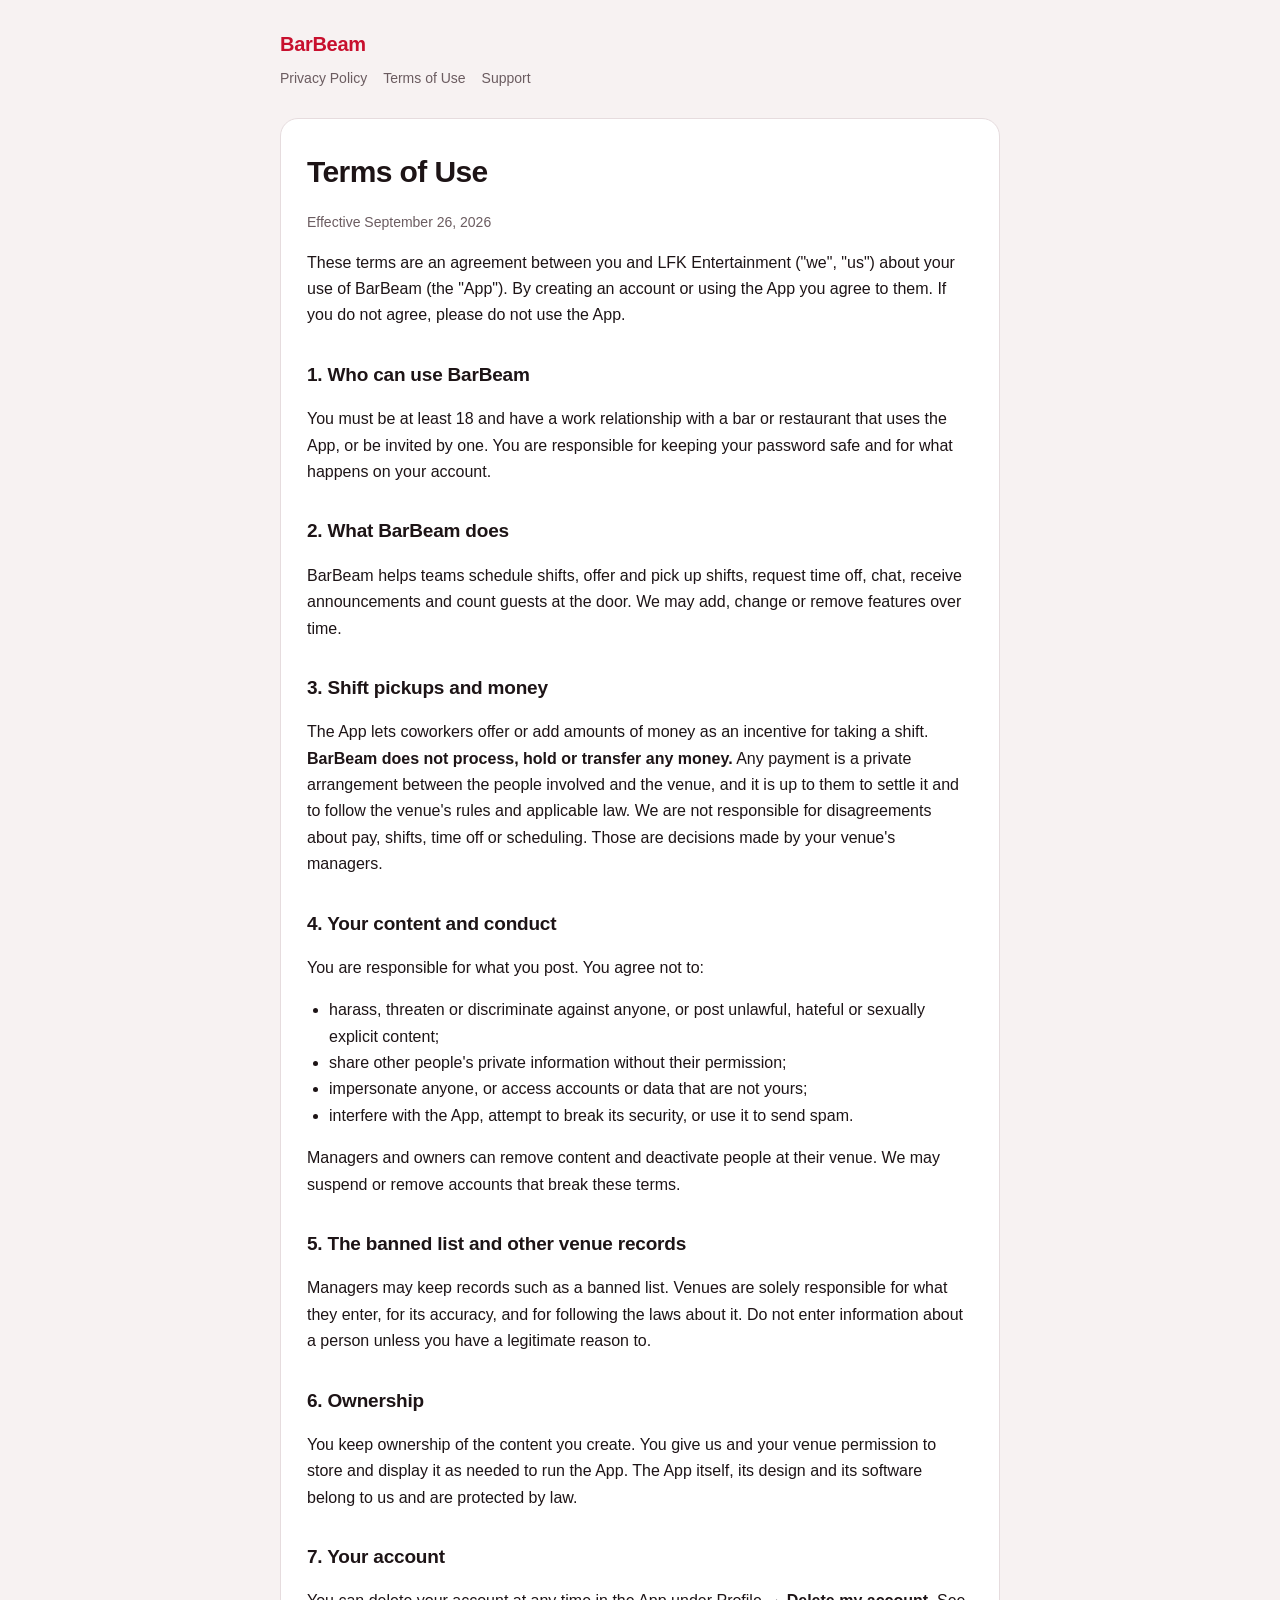
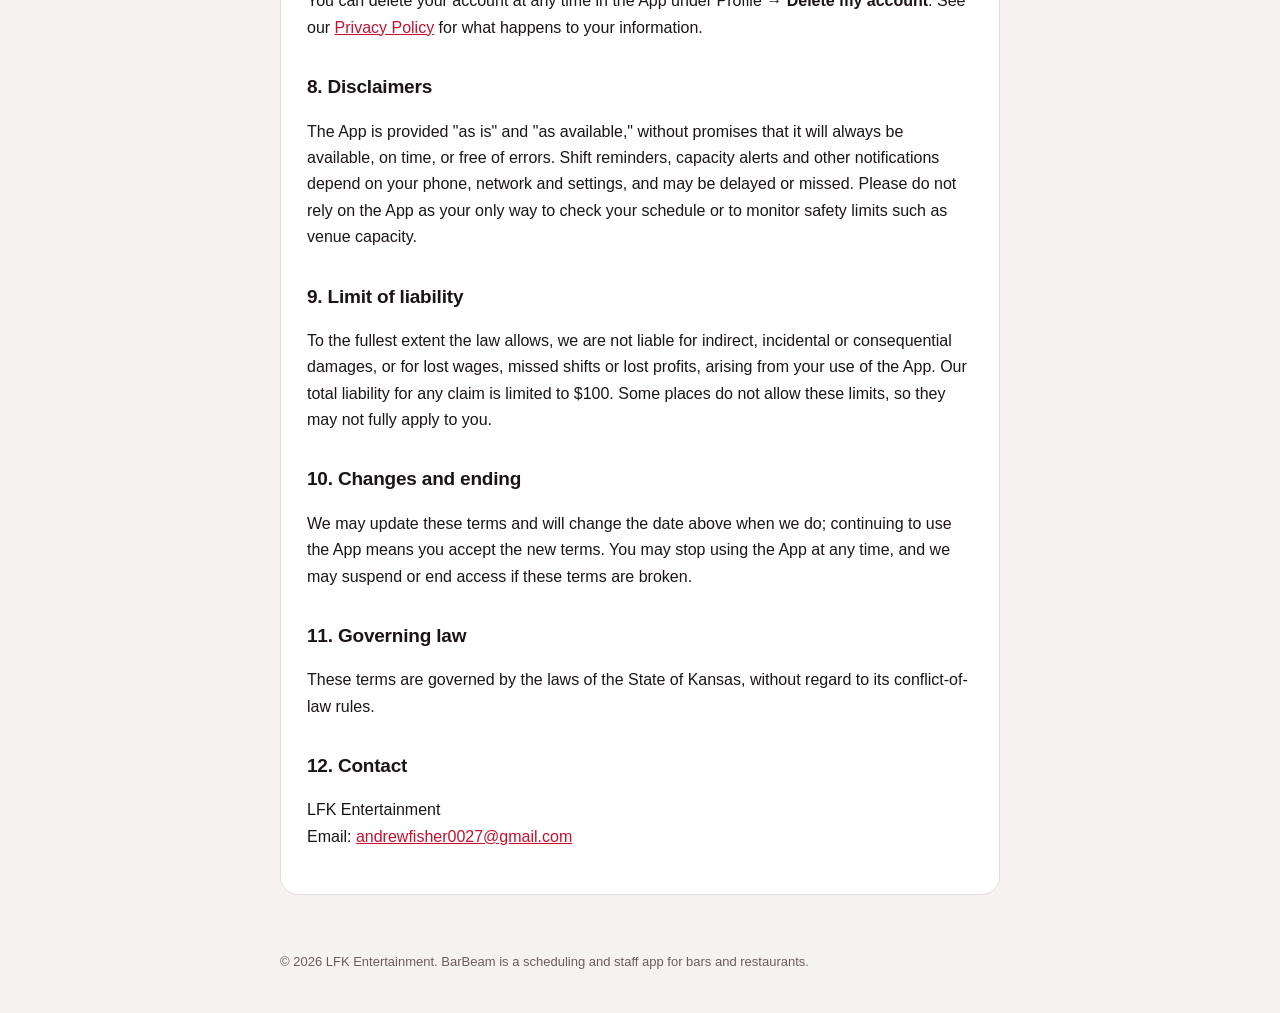
==== terms.html @ 4a8561eb "Add BarBeam privacy policy, terms of use and support pages Co-Authored-By: Claude Sonnet 5 <noreply@" ====
<!doctype html>
<html lang="en"><head><meta charset="utf-8"><meta name="viewport" content="width=device-width,initial-scale=1">
<title>Terms of Use · BarBeam</title><meta name="description" content="The rules for using BarBeam."><link rel="stylesheet" href="style.css"></head>
<body><header><a class="brand" href="index.html">BarBeam</a>
<nav><a href="privacy.html">Privacy Policy</a><a href="terms.html">Terms of Use</a><a href="support.html">Support</a></nav></header><main><article>

<h1>Terms of Use</h1>
<p class="muted">Effective September 26, 2026</p>

<p>These terms are an agreement between you and LFK Entertainment ("we", "us") about your use of BarBeam (the "App"). By creating an account or using the App you agree to them. If you do not agree, please do not use the App.</p>

<h2>1. Who can use BarBeam</h2>
<p>You must be at least 18 and have a work relationship with a bar or restaurant that uses the App, or be invited by one. You are responsible for keeping your password safe and for what happens on your account.</p>

<h2>2. What BarBeam does</h2>
<p>BarBeam helps teams schedule shifts, offer and pick up shifts, request time off, chat, receive announcements and count guests at the door. We may add, change or remove features over time.</p>

<h2>3. Shift pickups and money</h2>
<p>The App lets coworkers offer or add amounts of money as an incentive for taking a shift. <b>BarBeam does not process, hold or transfer any money.</b> Any payment is a private arrangement between the people involved and the venue, and it is up to them to settle it and to follow the venue's rules and applicable law. We are not responsible for disagreements about pay, shifts, time off or scheduling. Those are decisions made by your venue's managers.</p>

<h2>4. Your content and conduct</h2>
<p>You are responsible for what you post. You agree not to:</p>
<ul>
<li>harass, threaten or discriminate against anyone, or post unlawful, hateful or sexually explicit content;</li>
<li>share other people's private information without their permission;</li>
<li>impersonate anyone, or access accounts or data that are not yours;</li>
<li>interfere with the App, attempt to break its security, or use it to send spam.</li>
</ul>
<p>Managers and owners can remove content and deactivate people at their venue. We may suspend or remove accounts that break these terms.</p>

<h2>5. The banned list and other venue records</h2>
<p>Managers may keep records such as a banned list. Venues are solely responsible for what they enter, for its accuracy, and for following the laws about it. Do not enter information about a person unless you have a legitimate reason to.</p>

<h2>6. Ownership</h2>
<p>You keep ownership of the content you create. You give us and your venue permission to store and display it as needed to run the App. The App itself, its design and its software belong to us and are protected by law.</p>

<h2>7. Your account</h2>
<p>You can delete your account at any time in the App under Profile &rarr; <b>Delete my account</b>. See our <a href="privacy.html">Privacy Policy</a> for what happens to your information.</p>

<h2>8. Disclaimers</h2>
<p>The App is provided "as is" and "as available," without promises that it will always be available, on time, or free of errors. Shift reminders, capacity alerts and other notifications depend on your phone, network and settings, and may be delayed or missed. Please do not rely on the App as your only way to check your schedule or to monitor safety limits such as venue capacity.</p>

<h2>9. Limit of liability</h2>
<p>To the fullest extent the law allows, we are not liable for indirect, incidental or consequential damages, or for lost wages, missed shifts or lost profits, arising from your use of the App. Our total liability for any claim is limited to $100. Some places do not allow these limits, so they may not fully apply to you.</p>

<h2>10. Changes and ending</h2>
<p>We may update these terms and will change the date above when we do; continuing to use the App means you accept the new terms. You may stop using the App at any time, and we may suspend or end access if these terms are broken.</p>

<h2>11. Governing law</h2>
<p>These terms are governed by the laws of the State of Kansas, without regard to its conflict-of-law rules.</p>

<h2>12. Contact</h2>
<p>LFK Entertainment<br>Email: <a href="mailto:andrewfisher0027@gmail.com">andrewfisher0027@gmail.com</a></p>
</article></main><footer>&copy; 2026 LFK Entertainment. BarBeam is a scheduling and staff app for bars and restaurants.</footer></body></html>
---- style.css ----
:root{--bg:#f7f2f2;--card:#fff;--text:#1d1416;--muted:#6b5c60;--accent:#c8102e;--line:#e6dcde}
@media (prefers-color-scheme:dark){:root{--bg:#160c0e;--card:#211316;--text:#f4eaec;--muted:#b7a5aa;--accent:#ff4d66;--line:#3a2529}}
*{box-sizing:border-box}
body{margin:0;background:var(--bg);color:var(--text);font:16px/1.65 -apple-system,BlinkMacSystemFont,"Segoe UI",Roboto,Helvetica,Arial,sans-serif}
header{padding:28px 20px 8px;max-width:760px;margin:0 auto}
header a.brand{color:var(--accent);font-weight:800;font-size:20px;letter-spacing:-.3px;text-decoration:none}
nav{margin-top:6px;font-size:14px}
nav a{color:var(--muted);margin-right:16px;text-decoration:none}
nav a:hover{color:var(--accent)}
main{max-width:760px;margin:12px auto 48px;padding:8px 20px}
article{background:var(--card);border:1px solid var(--line);border-radius:18px;padding:28px 26px}
h1{font-size:30px;letter-spacing:-.6px;margin:0 0 4px}
h2{font-size:19px;margin:30px 0 6px;letter-spacing:-.2px}
p,li{color:var(--text)}
.muted{color:var(--muted);font-size:14px}
ul{padding-left:22px}
a{color:var(--accent)}
footer{max-width:760px;margin:0 auto 40px;padding:0 20px;color:var(--muted);font-size:13px}
table{border-collapse:collapse;width:100%;font-size:15px}
td,th{border-bottom:1px solid var(--line);padding:8px 6px;text-align:left;vertical-align:top}
th{color:var(--muted);font-weight:600;font-size:13px}
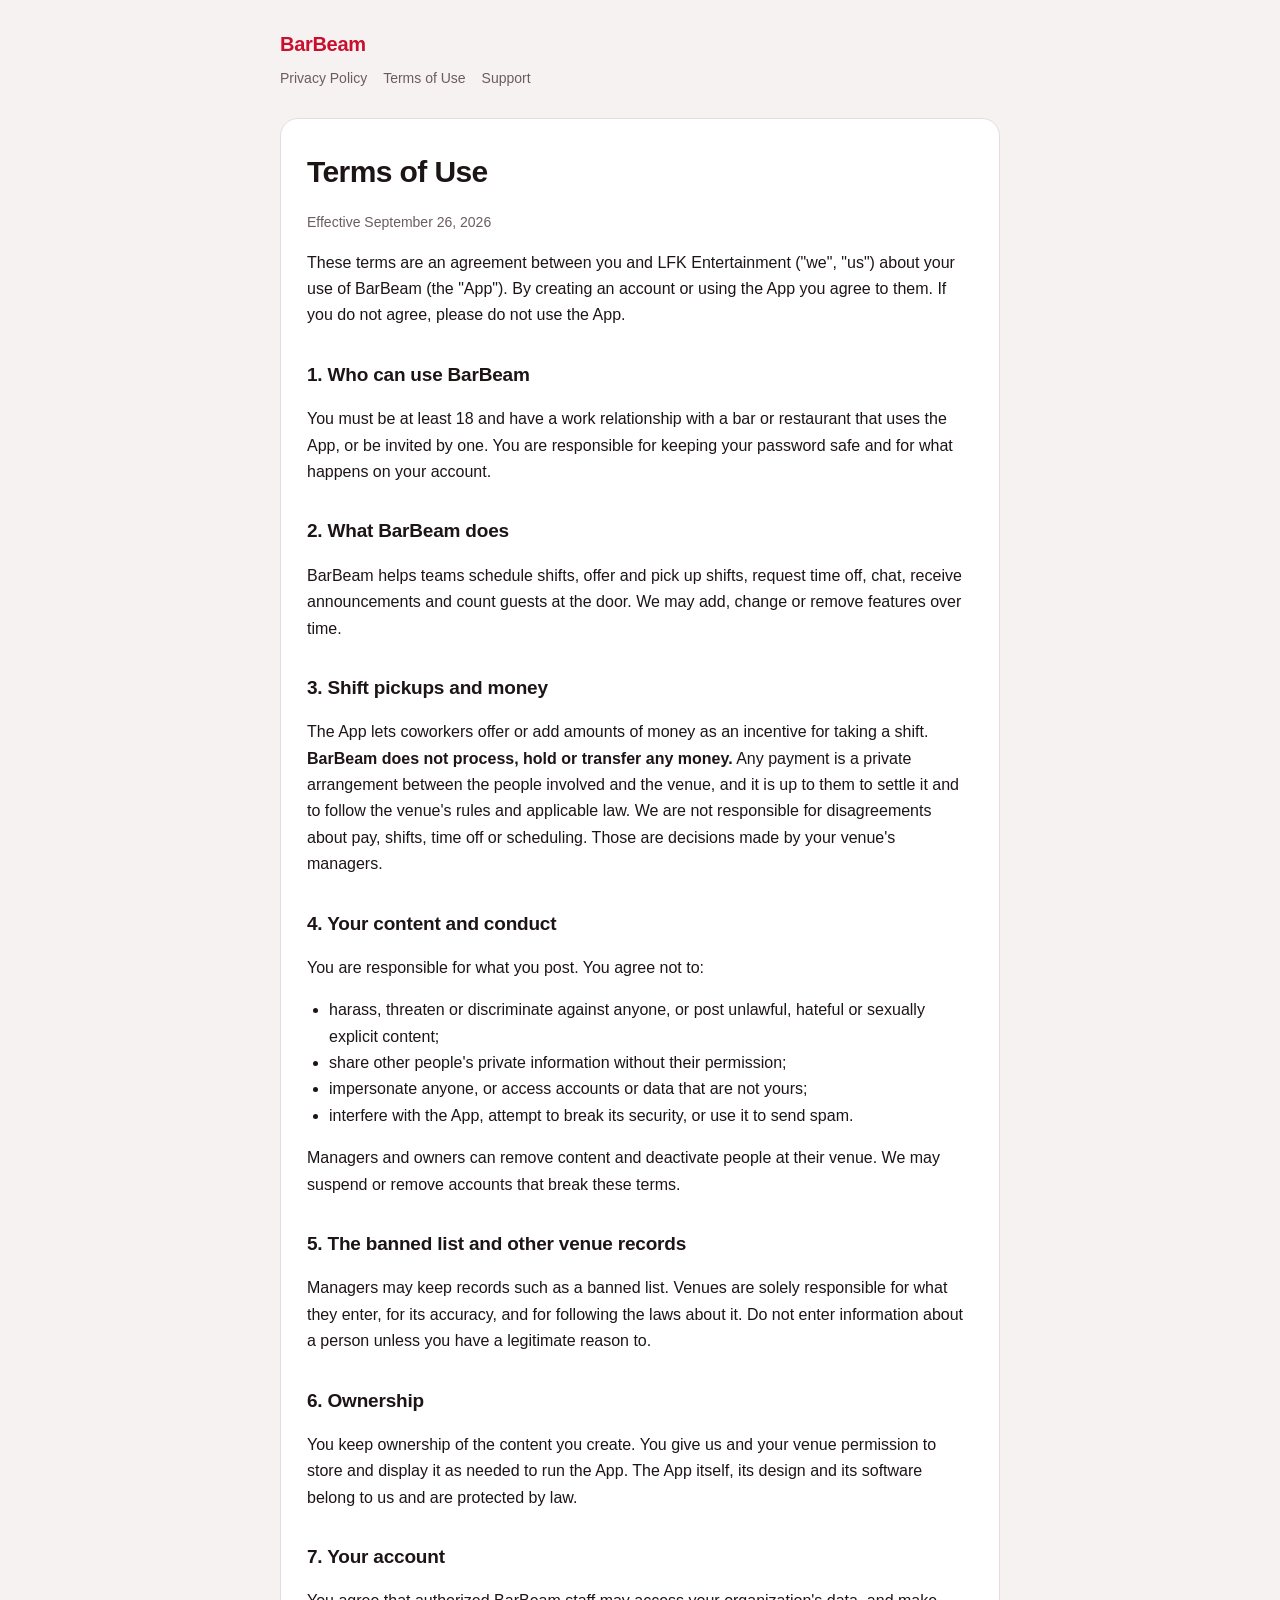
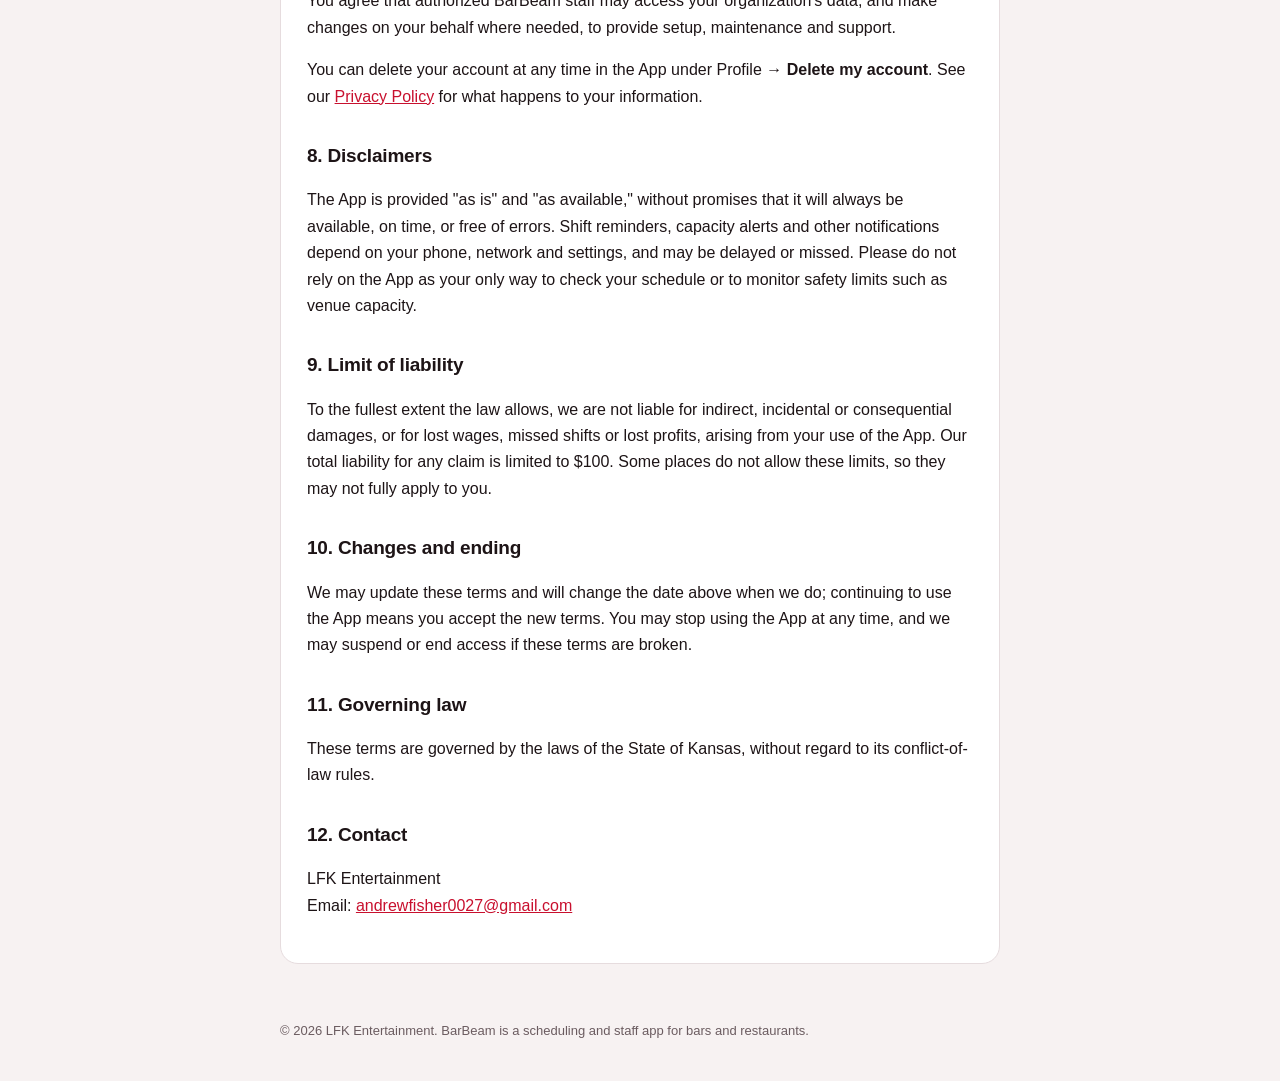
==== commit daeeedcb: "Disclose support staff access" ====
--- a/terms.html
+++ b/terms.html
@@ -35,6 +35,7 @@
 <p>You keep ownership of the content you create. You give us and your venue permission to store and display it as needed to run the App. The App itself, its design and its software belong to us and are protected by law.</p>
 
 <h2>7. Your account</h2>
+<p>You agree that authorized BarBeam staff may access your organization's data, and make changes on your behalf where needed, to provide setup, maintenance and support.</p>
 <p>You can delete your account at any time in the App under Profile &rarr; <b>Delete my account</b>. See our <a href="privacy.html">Privacy Policy</a> for what happens to your information.</p>
 
 <h2>8. Disclaimers</h2>
